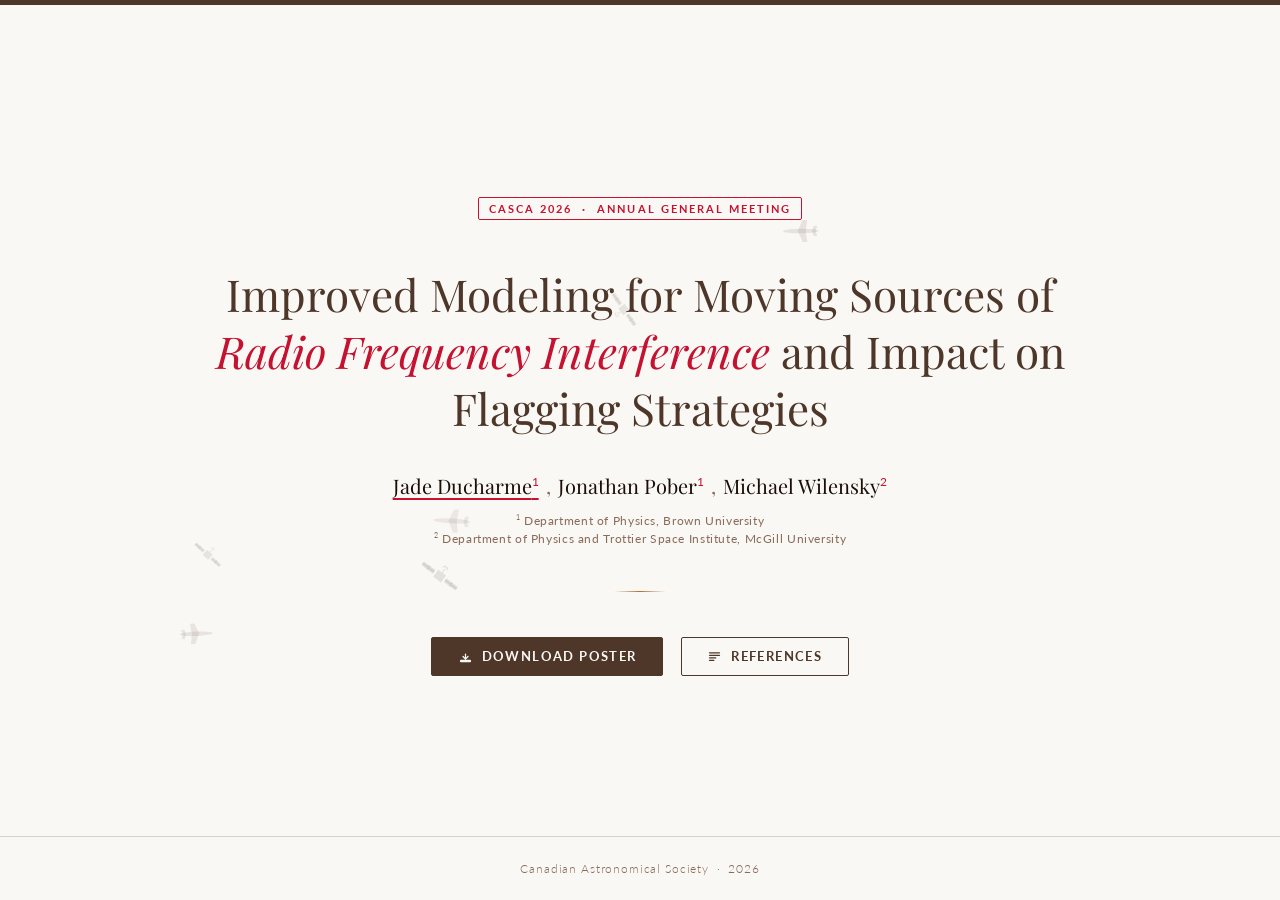
==== index.html @ f51ae32b "Added skeleton code for poster and references" ====
<!DOCTYPE html>
<html lang="en">
<head>
  <meta charset="UTF-8" />
  <meta name="viewport" content="width=device-width, initial-scale=1.0" />
  <title>CASCA 2026 — Jade Ducharme</title>
  <link rel="preconnect" href="https://fonts.googleapis.com" />
  <link rel="preconnect" href="https://fonts.gstatic.com" crossorigin />
  <link href="https://fonts.googleapis.com/css2?family=Playfair+Display:ital,wght@0,400;0,600;1,400&family=Lato:wght@300;400;700&display=swap" rel="stylesheet" />
  <link rel="stylesheet" href="style.css" />
</head>
<body>
  <canvas id="bg-canvas"></canvas>

  <main class="landing">

    <span class="badge">CASCA 2026 &nbsp;·&nbsp; Annual General Meeting</span>

    <h1 class="poster-title">
      Improved Modeling for Moving Sources of
      <em>Radio Frequency Interference</em>
      and Impact on Flagging Strategies
    </h1>

    <div class="meta">
      <div class="authors-line">
        <span class="author author--lead">Jade Ducharme<sup>1</sup></span>
        <span class="author-sep">,</span>
        <span class="author">Jonathan Pober<sup>1</sup></span>
        <span class="author-sep">,</span>
        <span class="author">Michael Wilensky<sup>2</sup></span>
      </div>
      <div class="institutions">
        <span class="institution"><sup>1</sup> Department of Physics, Brown University</span>
        <span class="institution"><sup>2</sup> Department of Physics and Trottier Space Institute, McGill University</span>
      </div>
    </div>

    <div class="divider"></div>

    <div class="actions">
      <a class="btn btn-primary" href="poster.pdf" target="_blank" rel="noopener">
        <svg viewBox="0 0 24 24" fill="none" stroke="currentColor" stroke-width="2" stroke-linecap="round" stroke-linejoin="round">
          <path d="M12 16V8"/><path d="M8 12l4 4 4-4"/>
          <rect x="4" y="18" width="16" height="2" rx="1"/>
        </svg>
        Download Poster
      </a>
      <a class="btn btn-secondary" href="references.html">
        <svg viewBox="0 0 24 24" fill="none" stroke="currentColor" stroke-width="2" stroke-linecap="round" stroke-linejoin="round">
          <path d="M4 6h16M4 10h16M4 14h10M4 18h7"/>
        </svg>
        References
      </a>
    </div>

  </main>

  <footer>
    Canadian Astronomical Society &nbsp;·&nbsp; 2026
  </footer>

  <script>
    /* ── Airplanes & satellites background ── */
    (function () {
      const canvas = document.getElementById('bg-canvas');
      const ctx    = canvas.getContext('2d');
      const COLOR  = '#4e3629';   /* --brown */
      const ALPHA_MIN = 0.07;
      const ALPHA_MAX = 0.13;
      const N_PLANES = 3;
      const N_SATS   = 3;
      const objects  = [];

      /* ── Drawing ── */
      function drawAirplane(x, y, size, alpha, angle) {
        ctx.save();
        ctx.translate(x, y);
        ctx.rotate(angle);
        ctx.globalAlpha = alpha;
        ctx.fillStyle   = COLOR;
        const s = size;
        // Fuselage
        ctx.beginPath();
        ctx.ellipse(0, 0, s * 1.7, s * 0.22, 0, 0, Math.PI * 2);
        ctx.fill();
        // Left wing
        ctx.beginPath();
        ctx.moveTo(s * 0.3, 0);
        ctx.lineTo(-s * 0.15, -s * 1.05);
        ctx.lineTo(-s * 0.6,  -s * 1.05);
        ctx.lineTo(-s * 0.45, 0);
        ctx.closePath();
        ctx.fill();
        // Right wing (mirror)
        ctx.beginPath();
        ctx.moveTo(s * 0.3, 0);
        ctx.lineTo(-s * 0.15, s * 1.05);
        ctx.lineTo(-s * 0.6,  s * 1.05);
        ctx.lineTo(-s * 0.45, 0);
        ctx.closePath();
        ctx.fill();
        // Left tail fin
        ctx.beginPath();
        ctx.moveTo(-s * 1.05, 0);
        ctx.lineTo(-s * 1.2,  -s * 0.48);
        ctx.lineTo(-s * 1.55, -s * 0.48);
        ctx.lineTo(-s * 1.4,  0);
        ctx.closePath();
        ctx.fill();
        // Right tail fin
        ctx.beginPath();
        ctx.moveTo(-s * 1.05, 0);
        ctx.lineTo(-s * 1.2,  s * 0.48);
        ctx.lineTo(-s * 1.55, s * 0.48);
        ctx.lineTo(-s * 1.4,  0);
        ctx.closePath();
        ctx.fill();
        ctx.restore();
      }

      function drawSatellite(x, y, size, alpha, angle) {
        ctx.save();
        ctx.translate(x, y);
        ctx.rotate(angle);
        ctx.globalAlpha  = alpha;
        ctx.fillStyle    = COLOR;
        ctx.strokeStyle  = COLOR;
        const s = size;
        // Body
        ctx.fillRect(-s * 0.42, -s * 0.38, s * 0.84, s * 0.76);
        // Left solar panel
        ctx.lineWidth = s * 0.12;
        ctx.fillRect(-s * 1.85, -s * 0.2, s * 1.25, s * 0.4);
        ctx.beginPath();
        ctx.moveTo(-s * 1.85, 0); ctx.lineTo(-s * 0.6, 0);
        ctx.moveTo(-s * 1.22, -s * 0.2); ctx.lineTo(-s * 1.22, s * 0.2);
        ctx.stroke();
        // Right solar panel
        ctx.fillRect(s * 0.6, -s * 0.2, s * 1.25, s * 0.4);
        ctx.beginPath();
        ctx.moveTo(s * 0.6, 0); ctx.lineTo(s * 1.85, 0);
        ctx.moveTo(s * 1.22, -s * 0.2); ctx.lineTo(s * 1.22, s * 0.2);
        ctx.stroke();
        // Antenna
        ctx.lineWidth = s * 0.1;
        ctx.beginPath();
        ctx.moveTo(0, -s * 0.38); ctx.lineTo(0, -s * 0.78);
        ctx.stroke();
        ctx.beginPath();
        ctx.arc(0, -s * 0.78, s * 0.2, Math.PI, 0);
        ctx.stroke();
        ctx.restore();
      }

      /* ── Spawn helper ── */
      function spawn(type, randomPos) {
        const speed = 0.28 + Math.random() * 0.18;
        const drift = (Math.random() - 0.5) * 0.3;  // slight diagonal
        let x, y, vx, vy;

        if (randomPos) {
          x = Math.random() * canvas.width;
          y = Math.random() * canvas.height;
          vx = (Math.random() > 0.5 ? 1 : -1) * speed;
          vy = drift * speed;
        } else {
          // spawn from left edge
          x  = -80;
          y  = Math.random() * canvas.height;
          vx = speed;
          vy = drift * speed;
        }

        return {
          type,
          x, y, vx, vy,
          size:  8 + Math.random() * 5,
          alpha: ALPHA_MIN + Math.random() * (ALPHA_MAX - ALPHA_MIN),
          rot:   type === 'satellite' ? Math.random() * Math.PI * 2 : 0,
          drot:  type === 'satellite' ? (Math.random() - 0.5) * 0.002 : 0,
        };
      }

      function isOff(p) {
        const m = 100;
        return p.x < -m || p.x > canvas.width + m ||
               p.y < -m || p.y > canvas.height + m;
      }

      /* ── Init ── */
      function init() {
        objects.length = 0;
        for (let i = 0; i < N_PLANES; i++) objects.push(spawn('plane',     true));
        for (let i = 0; i < N_SATS;   i++) objects.push(spawn('satellite', true));
      }

      function resize() {
        canvas.width  = window.innerWidth;
        canvas.height = window.innerHeight;
        init();
      }

      /* ── Render loop ── */
      function frame() {
        ctx.clearRect(0, 0, canvas.width, canvas.height);

        for (const p of objects) {
          p.x += p.vx;
          p.y += p.vy;
          p.rot += p.drot;

          if (isOff(p)) {
            Object.assign(p, spawn(p.type, false));
          }

          if (p.type === 'plane') {
            drawAirplane(p.x, p.y, p.size, p.alpha, Math.atan2(p.vy, p.vx));
          } else {
            drawSatellite(p.x, p.y, p.size, p.alpha, p.rot);
          }
        }

        requestAnimationFrame(frame);
      }

      window.addEventListener('resize', resize);
      resize();
      frame();
    })();
  </script>
</body>
</html>
---- style.css ----
/* =============================================================
   style.css — CASCA 2026 poster site
   Brown University Gemini theme
   ============================================================= */

/* ── Reset ─────────────────────────────────────────────────── */
*, *::before, *::after {
  box-sizing: border-box;
  margin: 0;
  padding: 0;
}

/* ── Design tokens ──────────────────────────────────────────── */
/*
   Palette is drawn from the Brown University brand and the
   Gemini-Brown Beamer theme used in the poster itself.
   Adjust only these variables to retheme the entire site.
*/
:root {
  --bg:       #faf8f5;   /* warm off-white body */
  --border:   #ddd0c3;   /* soft warm grey rule */
  --text:     #1a0e06;   /* near-black, warm tint */
  --muted:    #8a6a58;   /* warm mid-brown for secondary text */

  --brown:    #4e3629;   /* Brown University seal brown */
  --red:      #c41230;   /* Brown University crimson */
  --amber:    #b07030;   /* warm accent echo from inferno figures */

  --font-display: 'Playfair Display', serif;
  --font-body:    'Lato', sans-serif;
}

/* ── Base ───────────────────────────────────────────────────── */
html, body {
  height: 100%;
}

body {
  background: var(--bg);
  color: var(--text);
  font-family: var(--font-body);
  font-weight: 300;
  min-height: 100vh;
  overflow-x: hidden;
  display: flex;
  flex-direction: column;
  /* Thin top stripe echoes the poster's header band */
  border-top: 5px solid var(--brown);
}

/* ── Background canvas (fixed, behind everything) ───────────── */
#bg-canvas {
  position: fixed;
  inset: 0;
  z-index: 0;
  pointer-events: none;
}

/* ── Conference badge ───────────────────────────────────────── */
.badge {
  display: inline-block;
  font-family: var(--font-body);
  font-size: 0.70rem;
  font-weight: 700;
  letter-spacing: 0.18em;
  text-transform: uppercase;
  color: var(--red);
  border: 1px solid var(--red);
  border-radius: 2px;
  padding: 0.35em 0.95em;
  margin-bottom: 2.8rem;
  opacity: 0;
  animation: fadeUp 0.7s ease 0.1s forwards;
}

/* ── Horizontal rule ────────────────────────────────────────── */
.divider {
  width: 52px;
  height: 1px;
  background: linear-gradient(90deg, transparent, var(--amber), transparent);
  margin: 2.8rem auto;
  opacity: 0;
  animation: fadeIn 0.8s ease 0.55s forwards;
}

/* ── Footer ─────────────────────────────────────────────────── */
footer {
  position: relative;
  z-index: 1;
  text-align: center;
  padding: 1.5rem 2rem;
  font-size: 0.76rem;
  color: var(--muted);
  letter-spacing: 0.07em;
  border-top: 1px solid var(--border);
  margin-top: auto;
}

/* ═══════════════════════════════════════════════════════════
   INDEX PAGE
   ═══════════════════════════════════════════════════════════ */

main.landing {
  position: relative;
  z-index: 1;
  flex: 1;
  display: flex;
  flex-direction: column;
  align-items: center;
  justify-content: center;
  padding: 5rem 2rem 3rem;
  text-align: center;
}

/* Poster title */
h1.poster-title {
  font-family: var(--font-display);
  font-weight: 400;
  font-size: clamp(1.6rem, 3.8vw, 2.75rem);
  line-height: 1.3;
  max-width: 880px;
  color: var(--brown);
  opacity: 0;
  animation: fadeUp 0.8s ease 0.25s forwards;
}

h1.poster-title em {
  font-style: italic;
  color: var(--red);
}

/* Author + affiliation block */
.meta {
  margin-top: 2.2rem;
  display: flex;
  flex-direction: column;
  gap: 0.9rem;
  opacity: 0;
  animation: fadeUp 0.8s ease 0.4s forwards;
}

.authors-line {
  display: flex;
  align-items: baseline;
  justify-content: center;
  flex-wrap: wrap;
  gap: 0.15rem 0.45rem;
}

.author {
  font-family: var(--font-display);
  font-size: clamp(0.95rem, 2.2vw, 1.25rem);
  font-weight: 400;
  color: var(--text);
  white-space: nowrap;
}

/* Presenting author: underlined in university red */
.author--lead {
  text-decoration: underline;
  text-decoration-color: var(--red);
  text-underline-offset: 4px;
}

.author sup,
.institution sup {
  font-size: 0.58em;
  font-family: var(--font-body);
  vertical-align: super;
}

.author sup    { color: var(--red);   }
.institution sup { color: var(--muted); }

.author-sep {
  font-family: var(--font-display);
  font-size: clamp(0.95rem, 2.2vw, 1.25rem);
  color: var(--muted);
  user-select: none;
}

/* Affiliation lines */
.institutions {
  display: flex;
  flex-direction: column;
  gap: 0.2rem;
}

.institution {
  font-family: var(--font-body);
  font-size: 0.78rem;
  font-weight: 400;
  letter-spacing: 0.05em;
  color: var(--muted);
}

/* Action buttons */
.actions {
  display: flex;
  gap: 1.1rem;
  flex-wrap: wrap;
  justify-content: center;
  opacity: 0;
  animation: fadeUp 0.8s ease 0.65s forwards;
}

.btn {
  display: inline-flex;
  align-items: center;
  gap: 0.55rem;
  padding: 0.8em 2em;
  border-radius: 2px;
  font-family: var(--font-body);
  font-size: 0.80rem;
  font-weight: 700;
  letter-spacing: 0.11em;
  text-transform: uppercase;
  text-decoration: none;
  cursor: pointer;
  transition: all 0.2s ease;
}

.btn svg {
  width: 15px;
  height: 15px;
  flex-shrink: 0;
}

.btn-primary {
  background: var(--brown);
  color: var(--bg);
  border: 1px solid var(--brown);
}

.btn-primary:hover {
  background: #3a2519;
  border-color: #3a2519;
  transform: translateY(-2px);
  box-shadow: 0 5px 18px rgba(78, 54, 41, 0.22);
}

.btn-secondary {
  background: transparent;
  color: var(--brown);
  border: 1px solid var(--brown);
}

.btn-secondary:hover {
  background: var(--brown);
  color: var(--bg);
  transform: translateY(-2px);
}

/* ═══════════════════════════════════════════════════════════
   REFERENCES PAGE
   ═══════════════════════════════════════════════════════════ */

.page {
  position: relative;
  z-index: 1;
  max-width: 800px;
  margin: 0 auto;
  padding: 4rem 2rem 6rem;
}

/* Back navigation */
.back {
  display: inline-flex;
  align-items: center;
  gap: 0.5rem;
  text-decoration: none;
  font-size: 0.76rem;
  font-weight: 700;
  letter-spacing: 0.13em;
  text-transform: uppercase;
  color: var(--muted);
  transition: color 0.2s;
  margin-bottom: 3.5rem;
  opacity: 0;
  animation: fadeUp 0.6s ease 0.05s forwards;
}

.back:hover  { color: var(--brown); }
.back svg    { width: 14px; height: 14px; }

/* Page header */
header.refs-header {
  margin-bottom: 3.5rem;
  opacity: 0;
  animation: fadeUp 0.7s ease 0.15s forwards;
}

.label {
  display: block;
  font-size: 0.68rem;
  letter-spacing: 0.22em;
  text-transform: uppercase;
  color: var(--red);
  margin-bottom: 0.8rem;
}

h1.refs-title {
  font-family: var(--font-display);
  font-weight: 400;
  font-size: clamp(1.8rem, 5vw, 2.75rem);
  line-height: 1.15;
  color: var(--brown);
}

.sub {
  margin-top: 0.65rem;
  font-size: 0.84rem;
  font-style: italic;
  color: var(--muted);
  line-height: 1.55;
}

/* Reference list */
ol.refs {
  list-style: none;
}

ol.refs li {
  display: grid;
  grid-template-columns: 2.6rem 1fr;
  gap: 0 1.1rem;
  padding: 1.35rem 0;
  border-bottom: 1px solid var(--border);
  opacity: 0;
  animation: fadeUp 0.5s ease forwards;
}

ol.refs li:nth-child(1)    { animation-delay: 0.35s }
ol.refs li:nth-child(2)    { animation-delay: 0.40s }
ol.refs li:nth-child(3)    { animation-delay: 0.45s }
ol.refs li:nth-child(4)    { animation-delay: 0.50s }
ol.refs li:nth-child(5)    { animation-delay: 0.55s }
ol.refs li:nth-child(6)    { animation-delay: 0.60s }
ol.refs li:nth-child(7)    { animation-delay: 0.65s }
ol.refs li:nth-child(8)    { animation-delay: 0.70s }
ol.refs li:nth-child(9)    { animation-delay: 0.75s }
ol.refs li:nth-child(10)   { animation-delay: 0.80s }
ol.refs li:nth-child(n+11) { animation-delay: 0.85s }

.ref-num {
  font-family: var(--font-display);
  font-size: 0.95rem;
  font-weight: 700;
  color: var(--border);
  padding-top: 0.15em;
  user-select: none;
}

.ref-body {
  font-size: 0.875rem;
  line-height: 1.8;
  color: var(--text);
}

.ref-body .authors { color: var(--muted); }

.ref-body .year {
  color: var(--amber);
  font-weight: 700;
}

.ref-body .title {
  font-family: var(--font-display);
  font-style: italic;
  font-size: 0.93rem;
  color: var(--brown);
}

.ref-body .journal { color: var(--muted); }

.ref-body a {
  color: var(--red);
  text-decoration: none;
  font-size: 0.76rem;
  letter-spacing: 0.04em;
}

.ref-body a:hover { text-decoration: underline; }

/* ── Animations ─────────────────────────────────────────────── */
@keyframes fadeUp {
  from { opacity: 0; transform: translateY(14px); }
  to   { opacity: 1; transform: translateY(0);    }
}

@keyframes fadeIn {
  from { opacity: 0; }
  to   { opacity: 1; }
}
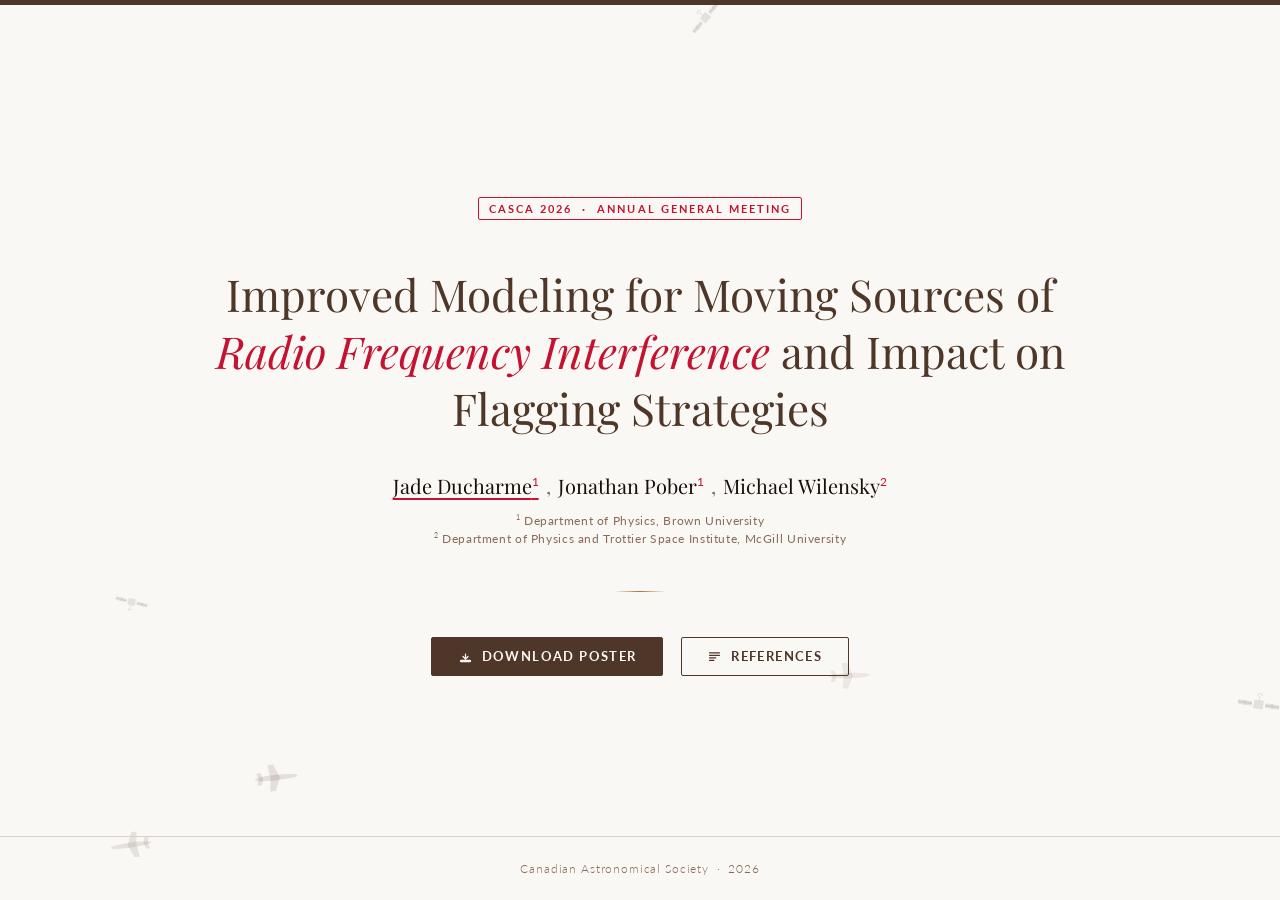
==== commit cbdee31a: "adding favicon" ====
--- a/index.html
+++ b/index.html
@@ -7,6 +7,7 @@
   <link rel="preconnect" href="https://fonts.googleapis.com" />
   <link rel="preconnect" href="https://fonts.gstatic.com" crossorigin />
   <link href="https://fonts.googleapis.com/css2?family=Playfair+Display:ital,wght@0,400;0,600;1,400&family=Lato:wght@300;400;700&display=swap" rel="stylesheet" />
+  <link rel="icon" type="image/svg+xml" href="favicon.svg" />
   <link rel="stylesheet" href="style.css" />
 </head>
 <body>
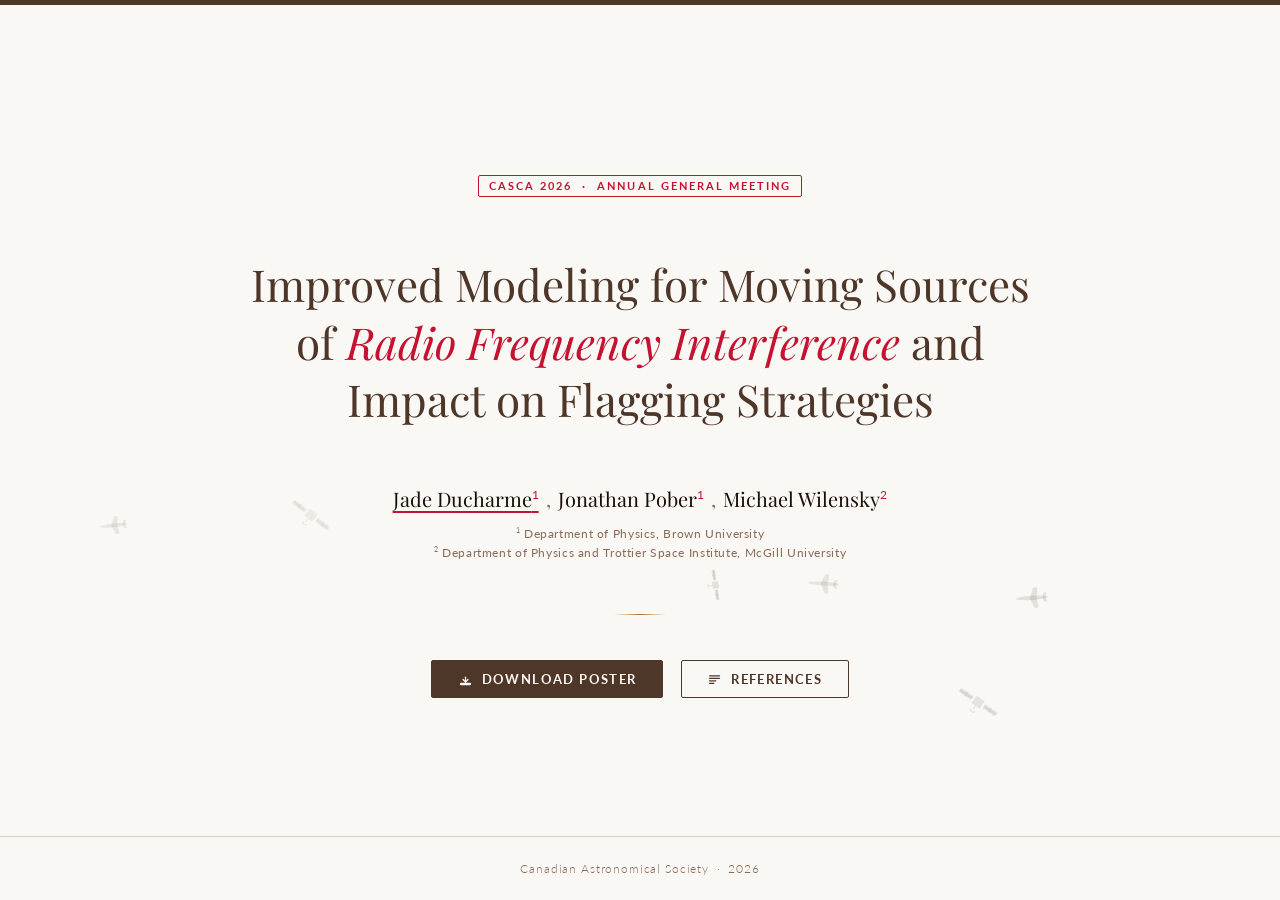
==== commit 3fc3ed3a: "Made bg opaque so animation doesn't overlap with text" ====
--- a/index.html
+++ b/index.html
@@ -25,7 +25,7 @@
 
     <div class="meta">
       <div class="authors-line">
-        <span class="author author--lead">Jade Ducharme<sup>1</sup></span>
+        <a class="author author--lead" href="mailto:jade_ducharme@brown.edu">Jade Ducharme<sup>1</sup></a>
         <span class="author-sep">,</span>
         <span class="author">Jonathan Pober<sup>1</sup></span>
         <span class="author-sep">,</span>
--- a/style.css
+++ b/style.css
@@ -69,6 +69,7 @@
   border-radius: 2px;
   padding: 0.35em 0.95em;
   margin-bottom: 2.8rem;
+  background: var(--bg);
   opacity: 0;
   animation: fadeUp 0.7s ease 0.1s forwards;
 }
@@ -94,6 +95,7 @@
   letter-spacing: 0.07em;
   border-top: 1px solid var(--border);
   margin-top: auto;
+  background: var(--bg);
 }
 
 /* ═══════════════════════════════════════════════════════════
@@ -120,6 +122,8 @@
   line-height: 1.3;
   max-width: 880px;
   color: var(--brown);
+  background: var(--bg);
+  padding: 0.3em 0.6em;
   opacity: 0;
   animation: fadeUp 0.8s ease 0.25s forwards;
 }
@@ -135,6 +139,8 @@
   display: flex;
   flex-direction: column;
   gap: 0.9rem;
+  background: var(--bg);
+  padding: 0.6em 1.1em;
   opacity: 0;
   animation: fadeUp 0.8s ease 0.4s forwards;
 }
@@ -160,6 +166,11 @@
   text-decoration: underline;
   text-decoration-color: var(--red);
   text-underline-offset: 4px;
+  color: var(--text);
+}
+
+a.author--lead:hover {
+  color: var(--red);
 }
 
 .author sup,
@@ -276,6 +287,8 @@
   color: var(--muted);
   transition: color 0.2s;
   margin-bottom: 3.5rem;
+  background: var(--bg);
+  padding: 0.15em 0.35em;
   opacity: 0;
   animation: fadeUp 0.6s ease 0.05s forwards;
 }
@@ -286,6 +299,8 @@
 /* Page header */
 header.refs-header {
   margin-bottom: 3.5rem;
+  background: var(--bg);
+  padding: 0.6em 0.8em;
   opacity: 0;
   animation: fadeUp 0.7s ease 0.15s forwards;
 }
@@ -318,6 +333,8 @@
 /* Reference list */
 ol.refs {
   list-style: none;
+  background: var(--bg);
+  padding: 0 0.6em;
 }
 
 ol.refs li {
@@ -382,6 +399,7 @@
 
 .ref-body a:hover { text-decoration: underline; }
 
+
 /* ── Animations ─────────────────────────────────────────────── */
 @keyframes fadeUp {
   from { opacity: 0; transform: translateY(14px); }
